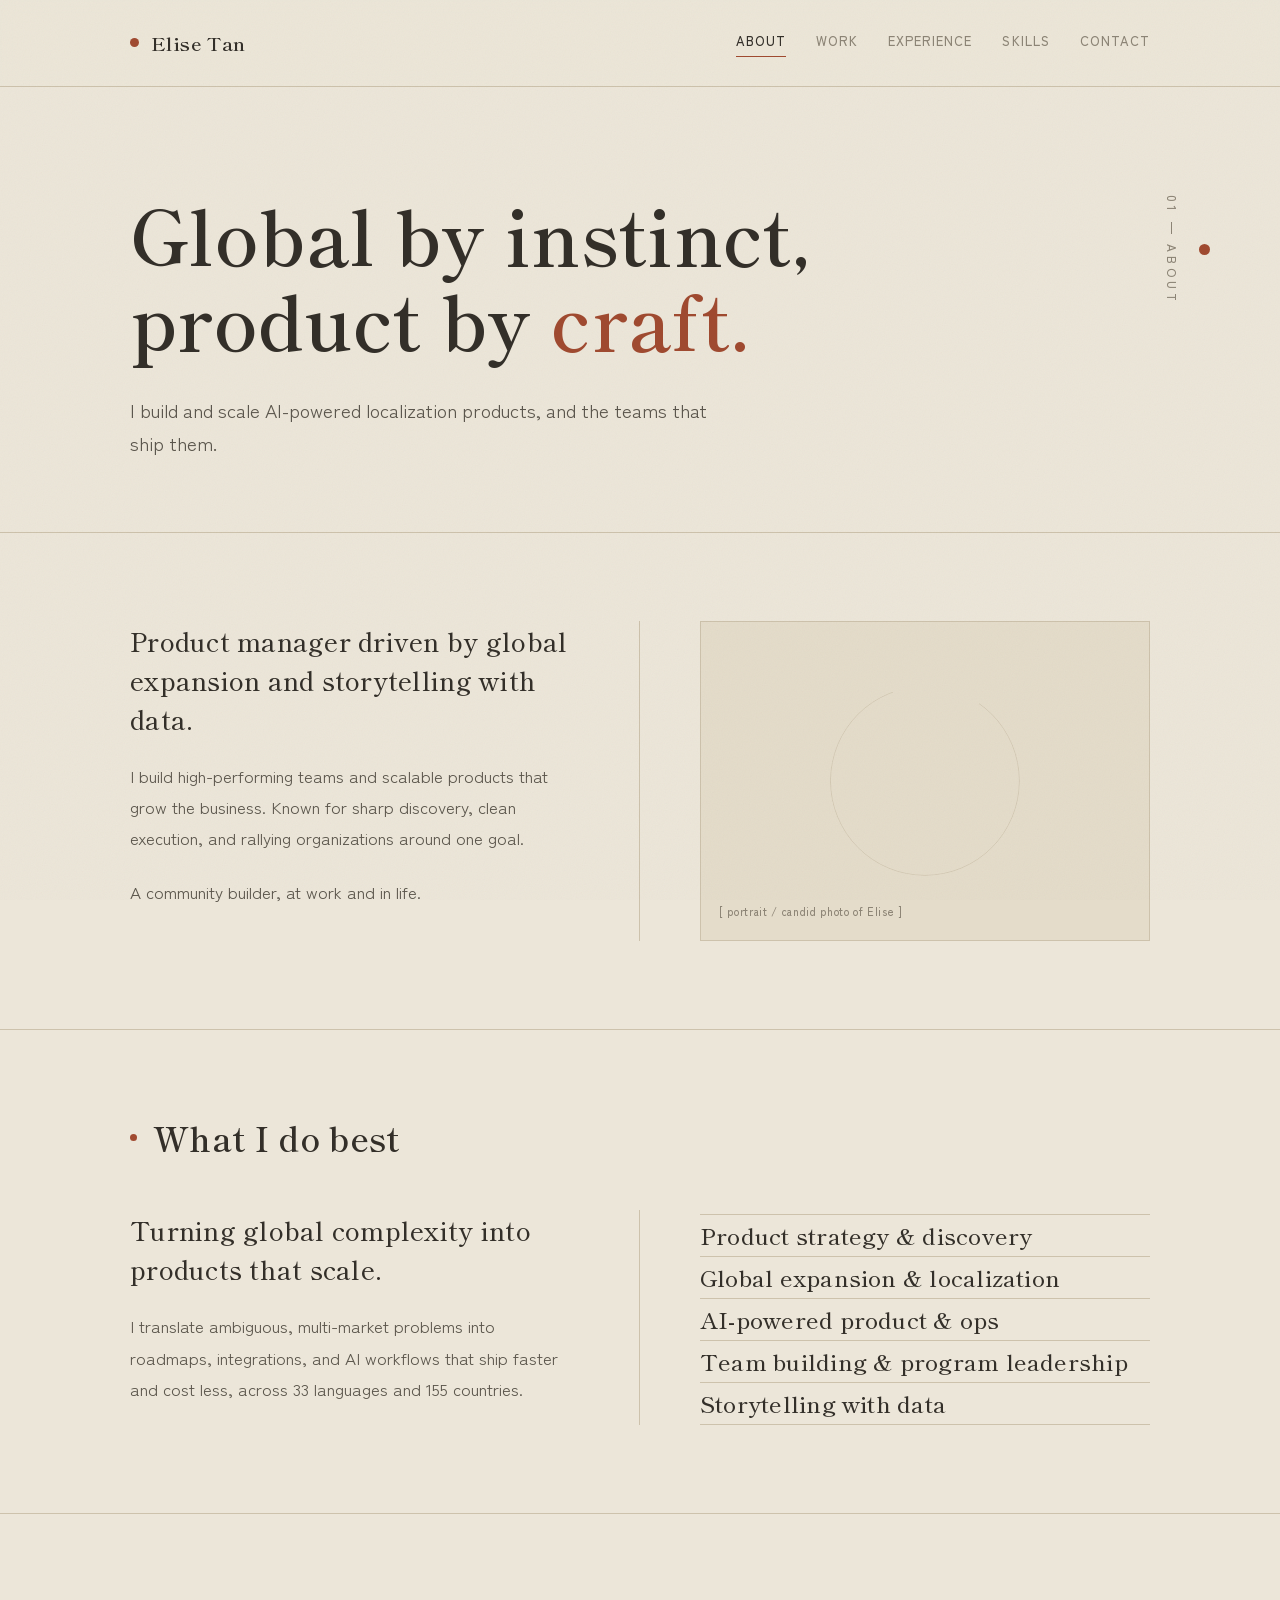
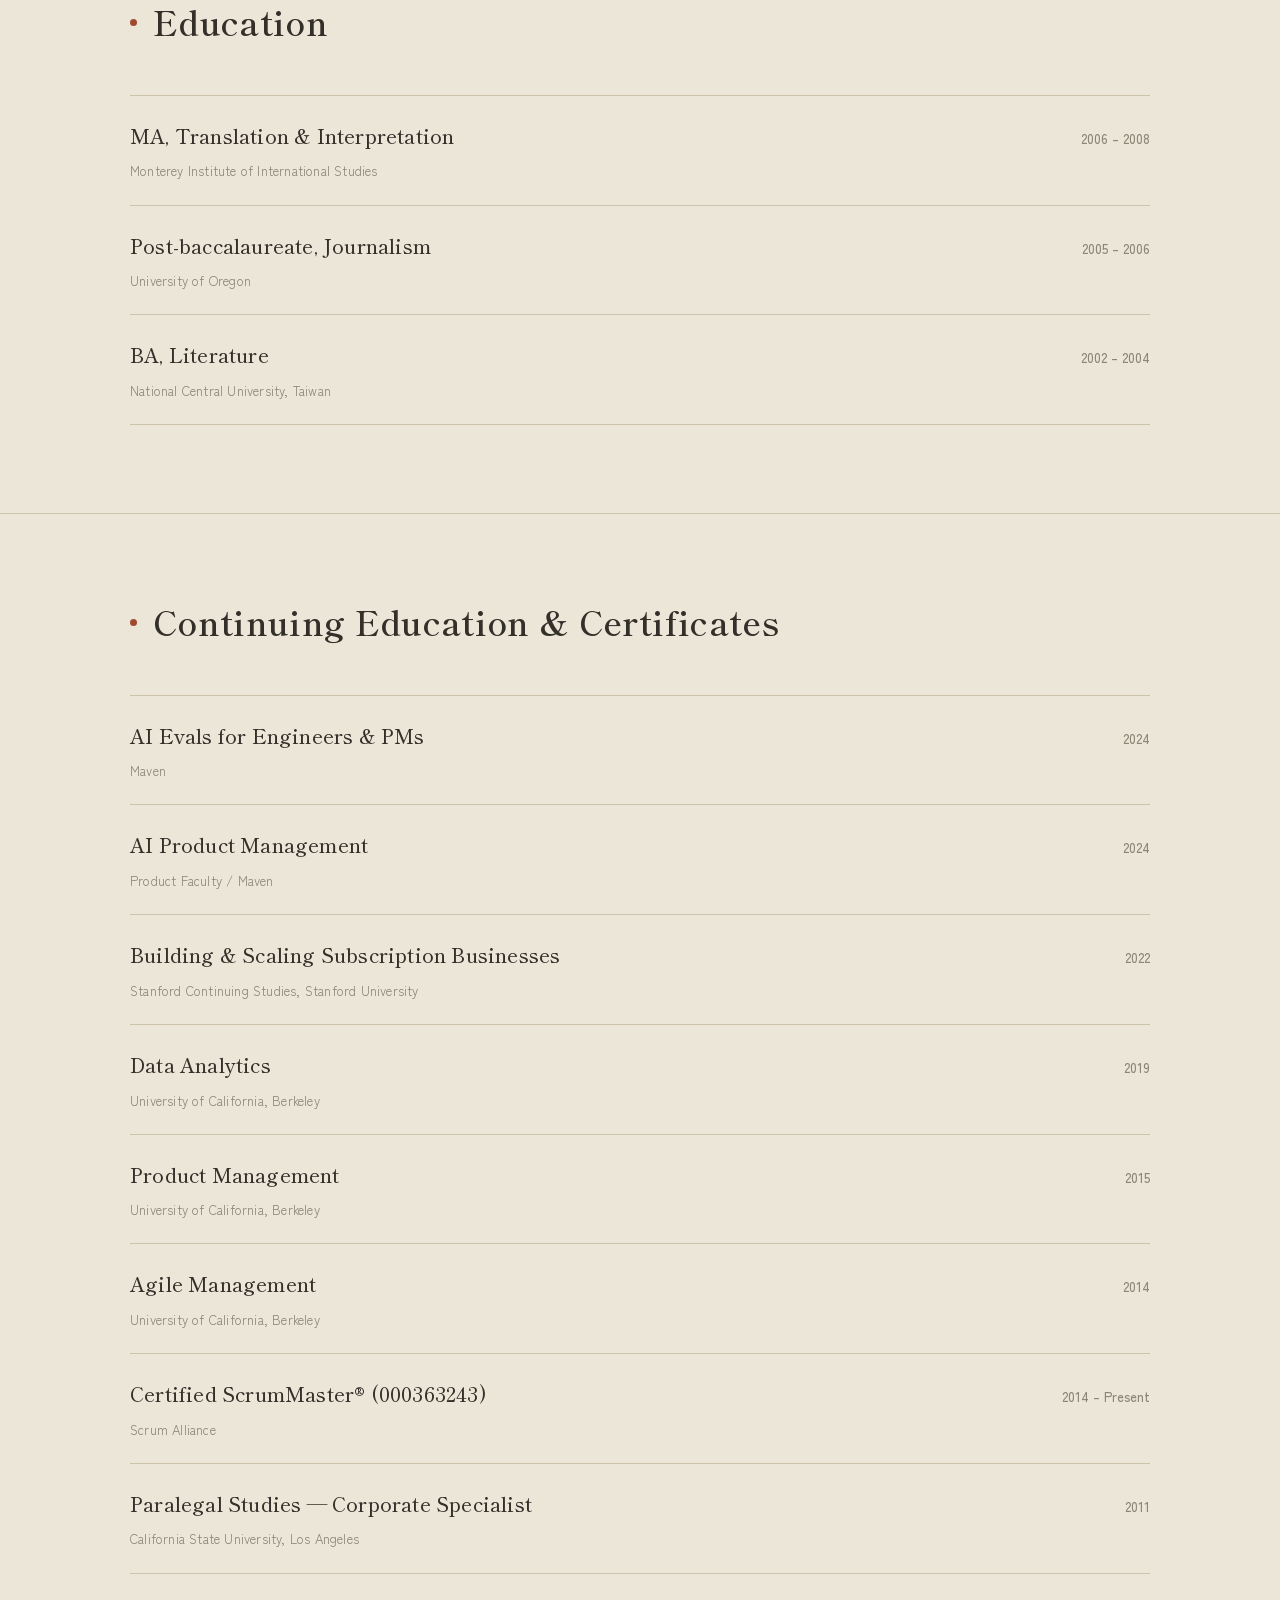
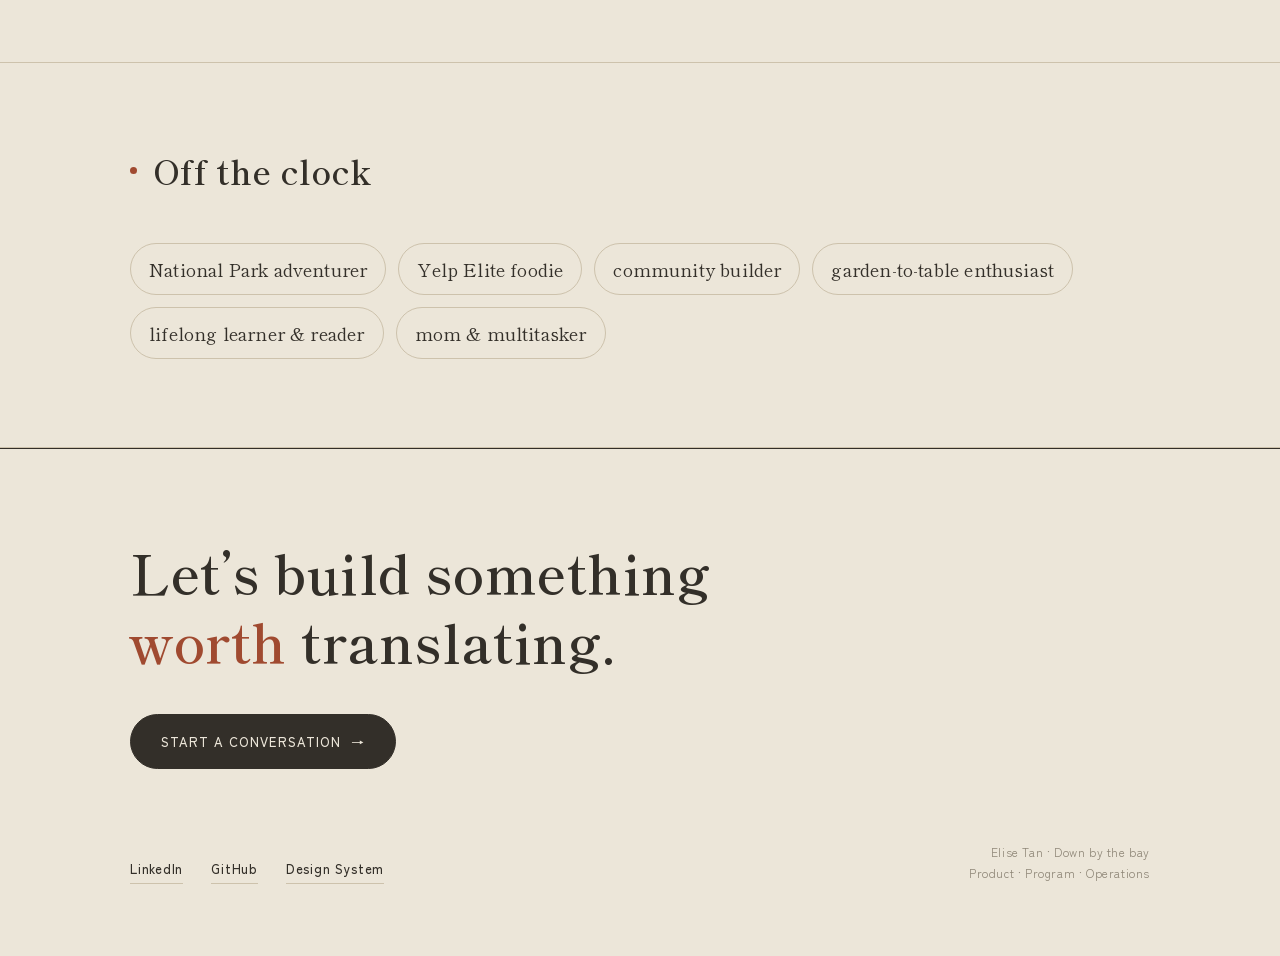
==== about.html @ db58aab1 "Initial Website" ====
<!DOCTYPE html>
<html lang="en">
<head>
<meta charset="UTF-8">
<meta name="viewport" content="width=device-width, initial-scale=1.0">
<title>About — Elise Tan</title>
<meta name="description" content="About Elise Tan — product leader, localization & global expansion, storytelling with data.">
<link rel="preconnect" href="https://fonts.googleapis.com">
<link rel="preconnect" href="https://fonts.gstatic.com" crossorigin>
<link href="https://fonts.googleapis.com/css2?family=Shippori+Mincho:wght@400;500;600;700;800&family=Zen+Kaku+Gothic+New:wght@400;500;700&display=swap" rel="stylesheet">
<link rel="stylesheet" href="assets/site.css">
</head>
<body data-screen-label="About">
  <header class="nav">
    <div class="nav-inner">
      <a class="mark" href="index.html"><span class="dot"></span>Elise Tan</a>
      <button class="nav-toggle" aria-expanded="false">Menu</button>
      <nav class="links">
        <a href="about.html" class="active">About</a>
        <a href="work.html">Work</a>
        <a href="experience.html">Experience</a>
        <a href="skills.html">Skills</a>
        <a href="contact.html">Contact</a>
      </nav>
    </div>
  </header>

  <main>
    <section class="page-head">
      <div class="wrap">
        <div class="kicker reveal"><span class="dot"></span><span class="label">01 — About</span></div>
        <h1 class="reveal" data-delay="60">Global by instinct,<br>product by <em>craft.</em></h1>
        <p class="lede reveal" data-delay="120">I build and scale AI-powered localization products, and the teams that ship them.</p>
      </div>
    </section>

    <!-- BIO -->
    <section class="block">
      <div class="wrap two-col">
        <div class="col divide reveal">
          <div class="prose">
            <p class="big">Product manager driven by global expansion and storytelling with data.</p>
            <p>I build high-performing teams and scalable products that grow the business. Known for sharp discovery, clean execution, and rallying organizations around one goal.</p>
            <p>A community builder, at work and in life.</p>
          </div>
        </div>
        <div class="col divide reveal" data-delay="100">
          <div class="ph tall" style="height:100%;min-height:320px;"><span class="cap">[ portrait / candid photo of Elise ]</span></div>
        </div>
      </div>
    </section>

    <!-- WHAT I DO -->
    <section class="block">
      <div class="wrap">
        <div class="sec-head reveal"><h2>What I do best</h2></div>
        <div class="two-col reveal">
          <div class="col divide">
            <div class="prose">
              <p class="big">Turning global complexity into products that scale.</p>
              <p>I translate ambiguous, multi-market problems into roadmaps, integrations, and AI workflows that ship faster and cost less, across 33 languages and 155 countries.</p>
            </div>
          </div>
          <div class="col divide">
            <ul class="toc" style="margin-top:4px;">
              <li><span class="nm">Product strategy &amp; discovery</span></li>
              <li><span class="nm">Global expansion &amp; localization</span></li>
              <li><span class="nm">AI-powered product &amp; ops</span></li>
              <li><span class="nm">Team building &amp; program leadership</span></li>
              <li><span class="nm">Storytelling with data</span></li>
            </ul>
          </div>
        </div>
      </div>
    </section>

    <!-- EDUCATION -->
    <section class="block">
      <div class="wrap">
        <div class="sec-head reveal"><h2>Education</h2></div>
        <ul class="list-rows reveal">
          <li><span class="d">MA, Translation &amp; Interpretation<span class="sub">Monterey Institute of International Studies</span></span><span class="yr">2006 – 2008</span></li>
          <li><span class="d">Post-baccalaureate, Journalism<span class="sub">University of Oregon</span></span><span class="yr">2005 – 2006</span></li>
          <li><span class="d">BA, Literature<span class="sub">National Central University, Taiwan</span></span><span class="yr">2002 – 2004</span></li>
        </ul>
      </div>
    </section>

    <!-- CONTINUING EDUCATION -->
    <section class="block">
      <div class="wrap">
        <div class="sec-head reveal"><h2>Continuing Education &amp; Certificates</h2></div>
        <ul class="list-rows reveal">
          <li><span class="d">AI Evals for Engineers &amp; PMs<span class="sub">Maven</span></span><span class="yr">2024</span></li>
          <li><span class="d">AI Product Management<span class="sub">Product Faculty / Maven</span></span><span class="yr">2024</span></li>
          <li><span class="d">Building &amp; Scaling Subscription Businesses<span class="sub">Stanford Continuing Studies, Stanford University</span></span><span class="yr">2022</span></li>
          <li><span class="d">Data Analytics<span class="sub">University of California, Berkeley</span></span><span class="yr">2019</span></li>
          <li><span class="d">Product Management<span class="sub">University of California, Berkeley</span></span><span class="yr">2015</span></li>
          <li><span class="d">Agile Management<span class="sub">University of California, Berkeley</span></span><span class="yr">2014</span></li>
          <li><span class="d">Certified ScrumMaster® (000363243)<span class="sub">Scrum Alliance</span></span><span class="yr">2014 – Present</span></li>
          <li><span class="d">Paralegal Studies — Corporate Specialist<span class="sub">California State University, Los Angeles</span></span><span class="yr">2011</span></li>
        </ul>
      </div>
    </section>

    <!-- FUN FACTS -->
    <section class="block">
      <div class="wrap">
        <div class="sec-head reveal"><h2>Off the clock</h2></div>
        <div class="facts reveal">
          <span>National Park adventurer</span>
          <span>Yelp Elite foodie</span>
          <span>community builder</span>
          <span>garden-to-table enthusiast</span>
          <span>lifelong learner &amp; reader</span>
          <span>mom &amp; multitasker</span>
        </div>
      </div>
    </section>
  </main>

  <footer class="site-footer">
    <div class="wrap">
      <div class="cta reveal">
        <h2>Let’s build something<br><em>worth</em> translating.</h2>
        <a class="btn solid" href="contact.html">Start a conversation <span class="arr">→</span></a>
      </div>
      <div class="ft-bottom">
        <div class="ft-links">
          <a href="https://www.linkedin.com/in/elisetan" target="_blank" rel="noopener">LinkedIn</a>
          <a href="https://github.com/etantechpm" target="_blank" rel="noopener">GitHub</a>
          <a href="design-system.html">Design System</a>
        </div>
        <div class="colophon">Elise Tan · Down by the bay<br>Product · Program · Operations</div>
      </div>
    </div>
  </footer>

  <script src="assets/site.js"></script>
</body>
</html>
---- assets/site.css ----
/* ============================================================
   Elise Tan — Portfolio
   侘寂 WABI-SABI — washi paper, sumi ink, one quiet seal accent
   ============================================================ */
:root{
  /* washi paper & sumi ink — warm, low-contrast, imperfect */
  --washi:#ece6d9;
  --washi-2:#e4dcca;
  --card:#f1ecdf;
  --sumi:#332f29;
  --sumi-soft:#5b564c;
  --muted:#8d8576;
  --line:#cdc2ac;            /* soft warm hairline */
  --seal:#a04a30;            /* muted persimmon — the hanko seal */
  --moss:#6f7256;            /* rare secondary */

  /* legacy hooks so older inline styles resolve quietly */
  --ink:#332f29;
  --ink-soft:#5b564c;
  --paper:#ece6d9;
  --paper-2:#e4dcca;
  --rule:#b6ab93;
  --accent:#a04a30;
  --accent-deep:#874027;
  --accent-tint:rgba(160,74,48,0.12);
  /* neutralise any leftover Memphis references → all become quiet seal/ink */
  --pink:#a04a30; --cyan:#6f7256; --yellow:#b89a5e; --blue:#5b564c;

  --mincho:'Shippori Mincho','Hiragino Mincho ProN',serif;
  --gothic:'Zen Kaku Gothic New','Hiragino Kaku Gothic ProN',system-ui,sans-serif;
  --display:var(--mincho);
  --sans:var(--gothic);
  --serif:var(--mincho);

  --maxw:1140px;
  --pad:60px;
}

*{box-sizing:border-box;margin:0;padding:0;}
html{scroll-behavior:smooth;}
body{
  background:var(--washi);
  color:var(--sumi);
  font-family:var(--gothic);
  -webkit-font-smoothing:antialiased;
  line-height:1.78;
  font-size:16.5px;
  font-weight:400;
}
/* faint paper grain — texture, not imagery */
body::after{
  content:"";position:fixed;inset:0;pointer-events:none;z-index:9990;
  opacity:.05;mix-blend-mode:multiply;
  background-image:url("data:image/svg+xml,%3Csvg xmlns='http://www.w3.org/2000/svg' width='180' height='180'%3E%3Cfilter id='n'%3E%3CfeTurbulence type='fractalNoise' baseFrequency='0.85' numOctaves='2' stitchTiles='stitch'/%3E%3C/filter%3E%3Crect width='100%25' height='100%25' filter='url(%23n)'/%3E%3C/svg%3E");
}
::selection{background:rgba(160,74,48,0.18);color:var(--seal);}
a{color:inherit;}
img{max-width:100%;display:block;}

.wrap{max-width:var(--maxw);margin:0 auto;padding:0 var(--pad);}

.label{font-family:var(--gothic);font-size:11px;letter-spacing:0.28em;text-transform:uppercase;color:var(--muted);font-weight:500;}
.serif-em,em{font-style:normal;color:var(--seal);}

h1,h2,h3,h4{font-family:var(--mincho);font-weight:600;letter-spacing:0.01em;line-height:1.2;}

/* ============================================================
   NAV — quiet hairline
   ============================================================ */
.nav{position:sticky;top:0;z-index:50;background:color-mix(in srgb,var(--washi) 90%,transparent);backdrop-filter:saturate(120%) blur(8px);border-bottom:1px solid var(--line);}
.nav-inner{display:flex;justify-content:space-between;align-items:center;max-width:var(--maxw);margin:0 auto;padding:26px var(--pad);}
.nav .mark{font-family:var(--mincho);font-weight:600;letter-spacing:0.02em;font-size:19px;text-decoration:none;color:var(--sumi);white-space:nowrap;display:flex;align-items:center;gap:12px;}
.nav .mark .dot{width:9px;height:9px;border-radius:50%;background:var(--seal);}
.nav .links{display:flex;gap:30px;align-items:baseline;}
.nav .links a{font-family:var(--gothic);font-size:13px;font-weight:500;letter-spacing:0.08em;text-transform:uppercase;color:var(--muted);text-decoration:none;padding-bottom:4px;border-bottom:1px solid transparent;transition:color .3s,border-color .3s;}
.nav .links a:hover{color:var(--sumi);}
.nav .links a.active{color:var(--sumi);border-color:var(--seal);}
.nav-toggle{display:none;background:none;border:0;cursor:pointer;font-family:var(--gothic);font-size:12px;letter-spacing:0.08em;text-transform:uppercase;color:var(--sumi);}

/* ============================================================
   PAGE HEADER — heading-first, generous ma, vertical label
   ============================================================ */
.page-head{position:relative;padding:104px 0 72px;border-bottom:1px solid var(--line);}
.page-head .wrap{display:flex;flex-direction:column;position:relative;}
.page-head h1{order:1;font-family:var(--mincho);font-size:clamp(42px,6.4vw,76px);line-height:1.12;font-weight:600;letter-spacing:0.005em;margin-bottom:32px;max-width:18ch;}
.page-head .lede{order:2;max-width:600px;font-size:19px;line-height:1.75;color:var(--sumi-soft);font-weight:400;}
.page-head .kicker{order:3;position:absolute;top:4px;right:0;display:flex;flex-direction:column;align-items:center;gap:16px;writing-mode:vertical-rl;text-orientation:mixed;}
.page-head .kicker .dot{width:11px;height:11px;border-radius:50%;background:var(--seal);}
.page-head .kicker .label{font-size:12px;letter-spacing:0.32em;color:var(--muted);}

/* ============================================================
   SECTION SCAFFOLD
   ============================================================ */
section.block{padding:88px 0;border-bottom:1px solid var(--line);}
.sec-head{display:flex;justify-content:space-between;align-items:baseline;margin-bottom:52px;gap:24px;flex-wrap:wrap;}
.sec-head h2{font-family:var(--mincho);font-size:clamp(24px,3.2vw,34px);font-weight:600;letter-spacing:0.01em;display:flex;align-items:baseline;gap:16px;}
.sec-head h2::before{content:"";align-self:center;width:7px;height:7px;border-radius:50%;background:var(--seal);flex:none;}
.sec-head .link{font-family:var(--gothic);font-size:12px;font-weight:500;letter-spacing:0.1em;text-transform:uppercase;color:var(--muted);text-decoration:none;border-bottom:1px solid var(--line);padding-bottom:3px;transition:color .3s,border-color .3s;}
.sec-head .link:hover{color:var(--seal);border-color:var(--seal);}

/* stats */
.stats{display:flex;gap:64px;flex-wrap:wrap;}
.stats .stat .n{font-family:var(--mincho);font-size:clamp(40px,5vw,56px);font-weight:500;letter-spacing:0.01em;line-height:1;}
.stats .stat .n em{color:var(--seal);}
.stats .stat .t{font-family:var(--gothic);font-size:12px;font-weight:500;letter-spacing:0.06em;color:var(--muted);margin-top:18px;max-width:16ch;padding-top:14px;border-top:1px solid var(--line);}

/* two-column */
.two-col{display:grid;grid-template-columns:1fr 1fr;gap:0;}
.two-col .col.divide:first-child{padding-right:var(--pad);border-right:1px solid var(--line);}
.two-col .col.divide:last-child{padding-left:var(--pad);}
.prose p{font-size:17px;line-height:1.85;color:var(--sumi-soft);font-weight:400;margin-bottom:22px;}
.prose p:last-child{margin-bottom:0;}
.prose .big{font-family:var(--mincho);font-size:26px;line-height:1.5;color:var(--sumi);font-weight:500;letter-spacing:0.01em;}

/* table-of-contents list */
.toc{list-style:none;}
.toc li{display:flex;justify-content:space-between;align-items:center;border-bottom:1px solid var(--line);}
.toc li:first-child{border-top:1px solid var(--line);}
.toc a{display:flex;flex:1;justify-content:space-between;align-items:baseline;text-decoration:none;color:var(--sumi);padding:22px 0;transition:padding-left .35s ease,color .3s;}
.toc a:hover{padding-left:16px;color:var(--seal);}
.toc .num{font-family:var(--gothic);font-size:12px;font-weight:500;letter-spacing:0.1em;color:var(--muted);width:42px;flex:none;}
.toc .nm{flex:1;font-family:var(--mincho);font-size:23px;font-weight:500;letter-spacing:0.01em;}
.toc .pg{font-family:var(--gothic);font-size:13px;color:var(--muted);}

/* ============================================================
   WORK / PROJECT PIECES
   ============================================================ */
.piece{display:grid;grid-template-columns:54px 1fr 360px;gap:48px;padding:56px 0;border-top:1px solid var(--line);align-items:start;}
.piece:last-child{border-bottom:1px solid var(--line);}
.piece .pn{font-family:var(--mincho);font-size:18px;color:var(--seal);padding-top:10px;}
.piece h3{font-family:var(--mincho);font-size:32px;font-weight:600;letter-spacing:0.01em;line-height:1.22;margin-bottom:20px;}
.piece h3 a{text-decoration:none;border-bottom:1px solid transparent;transition:border-color .3s,color .3s;padding-bottom:2px;}
.piece h3 a:hover{color:var(--seal);border-color:var(--seal);}
.piece .tags{display:flex;flex-wrap:wrap;gap:9px;margin-bottom:22px;}
.tag{font-family:var(--gothic);font-size:11px;font-weight:500;letter-spacing:0.06em;color:var(--muted);border:1px solid var(--line);border-radius:100px;padding:6px 13px;transition:color .3s,border-color .3s;}
.tag:hover{color:var(--seal);border-color:var(--seal);}
.piece p{font-size:16px;line-height:1.8;color:var(--sumi-soft);font-weight:400;margin-bottom:22px;}
.piece .more{font-family:var(--gothic);font-size:12px;font-weight:500;letter-spacing:0.1em;text-transform:uppercase;color:var(--seal);text-decoration:none;display:inline-flex;align-items:center;gap:9px;border-bottom:1px solid var(--line);padding-bottom:4px;transition:border-color .3s;}
.piece .more:hover{border-color:var(--seal);}
.piece .more .arr{transition:transform .3s;}
.piece .more:hover .arr{transform:translateX(5px);}

/* placeholder — quiet washi panel + faint circle */
.ph{position:relative;border:1px solid var(--line);background:var(--washi-2);display:flex;align-items:flex-end;padding:18px;overflow:hidden;}
.ph::before{content:"";position:absolute;top:50%;left:50%;transform:translate(-50%,-50%);width:42%;aspect-ratio:1;border:1.5px solid var(--line);border-radius:50%;-webkit-mask:conic-gradient(from 35deg,#000 0 305deg,transparent 305deg);mask:conic-gradient(from 35deg,#000 0 305deg,transparent 305deg);opacity:.7;}
.ph .cap{position:relative;z-index:1;font-family:var(--gothic);font-size:11px;font-weight:500;letter-spacing:0.06em;color:var(--muted);}
.ph.tall{height:320px;}
.ph.med{height:220px;}
.ph.wide{aspect-ratio:16/9;}

/* ============================================================
   EXPERIENCE TIMELINE
   ============================================================ */
.org{padding:56px 0;border-top:1px solid var(--line);display:grid;grid-template-columns:280px 1fr;gap:48px;}
.org:last-child{border-bottom:1px solid var(--line);}
.org .org-head .co{font-family:var(--mincho);font-size:30px;font-weight:600;letter-spacing:0.01em;line-height:1.2;}
.org .org-head .loc{font-family:var(--gothic);font-size:12px;font-weight:500;letter-spacing:0.06em;color:var(--muted);margin-top:14px;}
.org .roles{display:flex;flex-direction:column;gap:38px;}
.role .role-top{display:flex;justify-content:space-between;align-items:baseline;gap:20px;border-bottom:1px solid var(--line);padding-bottom:14px;margin-bottom:18px;}
.role .role-top .rt{font-family:var(--mincho);font-size:21px;font-weight:500;letter-spacing:0.01em;}
.role .role-top .rd{font-family:var(--gothic);font-size:12px;font-weight:500;color:var(--muted);white-space:nowrap;letter-spacing:0.04em;}
.role ul{list-style:none;display:flex;flex-direction:column;gap:13px;}
.role ul li{font-size:16px;line-height:1.7;color:var(--sumi-soft);font-weight:400;padding-left:26px;position:relative;}
.role ul li::before{content:"";position:absolute;left:2px;top:13px;width:6px;height:6px;border-radius:50%;background:var(--seal);opacity:.5;}
.role ul li b{font-weight:700;color:var(--sumi);font-variant-numeric:tabular-nums;}

/* ============================================================
   SKILLS
   ============================================================ */
.skill-group{padding:44px 0;border-top:1px solid var(--line);display:grid;grid-template-columns:280px 1fr;gap:48px;align-items:start;}
.skill-group:last-child{border-bottom:1px solid var(--line);}
.skill-group h3{font-family:var(--mincho);font-size:25px;font-weight:600;letter-spacing:0.01em;display:flex;align-items:baseline;gap:13px;}
.skill-group h3::before{content:"";align-self:center;width:7px;height:7px;border-radius:50%;background:var(--seal);flex:none;}
.skill-group h3 .meta{font-family:var(--gothic);font-size:12px;font-weight:500;letter-spacing:0.05em;color:var(--muted);display:block;margin-top:8px;}
.skill-chips{display:flex;flex-wrap:wrap;gap:11px;align-content:start;}
.skill-chips span{font-family:var(--gothic);font-size:13px;font-weight:500;color:var(--sumi-soft);border:1px solid var(--line);background:var(--card);padding:9px 16px;border-radius:100px;transition:color .3s,border-color .3s,background .3s;}
.skill-chips span:hover{color:var(--seal);border-color:var(--seal);background:var(--washi);}

/* education / cert lists */
.list-rows{list-style:none;}
.list-rows li{display:grid;grid-template-columns:1fr auto;gap:24px;padding:22px 0;border-top:1px solid var(--line);align-items:baseline;}
.list-rows li:last-child{border-bottom:1px solid var(--line);}
.list-rows .d{font-family:var(--mincho);font-size:20px;font-weight:500;letter-spacing:0.01em;}
.list-rows .d .sub{font-family:var(--gothic);font-size:13px;font-weight:400;color:var(--muted);display:block;margin-top:6px;}
.list-rows .yr{font-family:var(--gothic);font-size:13px;font-weight:500;color:var(--muted);white-space:nowrap;}

/* fun facts */
.facts{display:flex;flex-wrap:wrap;gap:12px;}
.facts span{font-family:var(--mincho);font-size:18px;font-weight:400;letter-spacing:0.01em;color:var(--sumi);border:1px solid var(--line);border-radius:100px;padding:9px 18px;}

/* ============================================================
   BUTTONS — quiet, generous
   ============================================================ */
.btn{font-family:var(--gothic);font-size:13px;font-weight:500;letter-spacing:0.08em;text-transform:uppercase;text-decoration:none;display:inline-flex;align-items:center;gap:10px;padding:15px 30px;border-radius:100px;border:1px solid var(--sumi);cursor:pointer;transition:background .35s,color .35s,border-color .35s;}
.btn.solid{background:var(--sumi);color:var(--washi);border-color:var(--sumi);}
.btn.solid:hover{background:var(--seal);border-color:var(--seal);}
.btn.ghost{background:transparent;color:var(--sumi);border-color:var(--line);}
.btn.ghost:hover{border-color:var(--sumi);}
.btn .arr{transition:transform .3s;}
.btn:hover .arr{transform:translateX(3px);}

/* ============================================================
   CONTACT
   ============================================================ */
.contact-grid{border-top:1px solid var(--line);}
.contact-row{display:grid;grid-template-columns:130px 1fr auto;gap:28px;align-items:center;padding:30px 0;border-bottom:1px solid var(--line);text-decoration:none;color:var(--sumi);transition:padding-left .35s ease;}
.contact-row:hover{padding-left:16px;}
.contact-row .k{font-family:var(--gothic);font-size:11px;font-weight:500;letter-spacing:0.2em;text-transform:uppercase;color:var(--muted);}
.contact-row .v{font-family:var(--mincho);font-size:26px;font-weight:500;letter-spacing:0.01em;}
.contact-row .arr{font-family:var(--gothic);font-size:18px;color:var(--muted);transition:color .3s,transform .3s;}
.contact-row:hover .arr{color:var(--seal);transform:translate(4px,-4px);}

/* ============================================================
   FOOTER
   ============================================================ */
.site-footer{border-top:1px solid var(--sumi);padding:88px 0 72px;}
.site-footer .cta h2{font-family:var(--mincho);font-size:clamp(34px,5vw,54px);font-weight:600;letter-spacing:0.01em;line-height:1.28;margin-bottom:38px;}
.site-footer .cta h2 em{color:var(--seal);}
.site-footer .ft-bottom{display:flex;justify-content:space-between;align-items:flex-end;margin-top:72px;gap:24px;flex-wrap:wrap;}
.site-footer .ft-links{display:flex;gap:28px;flex-wrap:wrap;}
.site-footer .ft-links a{font-family:var(--gothic);font-size:13px;font-weight:500;letter-spacing:0.06em;color:var(--sumi);text-decoration:none;border-bottom:1px solid var(--line);padding-bottom:3px;transition:border-color .3s;}
.site-footer .ft-links a:hover{border-color:var(--seal);}
.site-footer .colophon{font-family:var(--gothic);font-size:12px;font-weight:400;letter-spacing:0.05em;color:var(--muted);line-height:1.8;text-align:right;}

/* ============================================================
   HOME HERO
   ============================================================ */
.hero-section{position:relative;padding:108px 0 84px;border-bottom:1px solid var(--line);overflow:hidden;}
.hero-section::after{content:"";position:absolute;top:64px;right:-40px;width:300px;height:300px;border:2px solid var(--seal);border-radius:50%;opacity:.28;pointer-events:none;-webkit-mask:conic-gradient(from 30deg,#000 0 300deg,transparent 300deg);mask:conic-gradient(from 30deg,#000 0 300deg,transparent 300deg);}
.hero-section .wrap{position:relative;z-index:1;}
.hero-h1{font-family:var(--mincho);font-size:clamp(46px,7.4vw,92px);line-height:1.1;font-weight:600;letter-spacing:0.005em;margin-bottom:34px;max-width:15ch;}
.hero-lede{max-width:580px;font-size:20px;line-height:1.75;color:var(--sumi-soft);font-weight:400;margin-bottom:34px;}
.hero-tags{display:flex;gap:12px;flex-wrap:wrap;margin-bottom:44px;}
.hero-tags span{font-family:var(--gothic);font-size:12px;font-weight:500;letter-spacing:0.1em;text-transform:uppercase;color:var(--muted);padding:8px 18px;border:1px solid var(--line);border-radius:100px;}
.hero-cta{display:flex;gap:16px;flex-wrap:wrap;margin-bottom:72px;}

/* ============================================================
   SCROLL REVEAL — translate only, opacity always 1
   ============================================================ */
@media (prefers-reduced-motion: no-preference){
  .reveal{transform:translateY(16px);transition:transform .8s cubic-bezier(.2,.7,.2,1);}
  .reveal.in{transform:none;}
}

/* ============================================================
   RESPONSIVE
   ============================================================ */
@media (max-width:980px){
  .page-head .kicker{position:static;writing-mode:horizontal-tb;flex-direction:row;margin-top:36px;}
}
@media (max-width:880px){
  :root{--pad:26px;}
  .nav .links{display:none;}
  .nav-toggle{display:block;}
  .nav.open .links{display:flex;position:absolute;top:100%;left:0;right:0;flex-direction:column;gap:18px;background:var(--washi);border-bottom:1px solid var(--line);padding:26px var(--pad);}
  .two-col{grid-template-columns:1fr;}
  .two-col .col.divide:first-child{border-right:0;padding-right:0;border-bottom:1px solid var(--line);padding-bottom:44px;margin-bottom:44px;}
  .two-col .col.divide:last-child{padding-left:0;}
  .piece{grid-template-columns:1fr;gap:24px;}
  .org,.skill-group{grid-template-columns:1fr;gap:22px;}
  .contact-row{grid-template-columns:100px 1fr auto;}
  .site-footer .ft-bottom{flex-direction:column;align-items:flex-start;}
  .site-footer .colophon{text-align:left;}
}

/* ============================================================
   PRINT
   ============================================================ */
@media print{
  .nav,.site-footer,.no-print{display:none !important;}
  body{background:#fff;}
  body::after{display:none;}
  section.block,.org{page-break-inside:avoid;}
  .reveal{transform:none !important;}
}
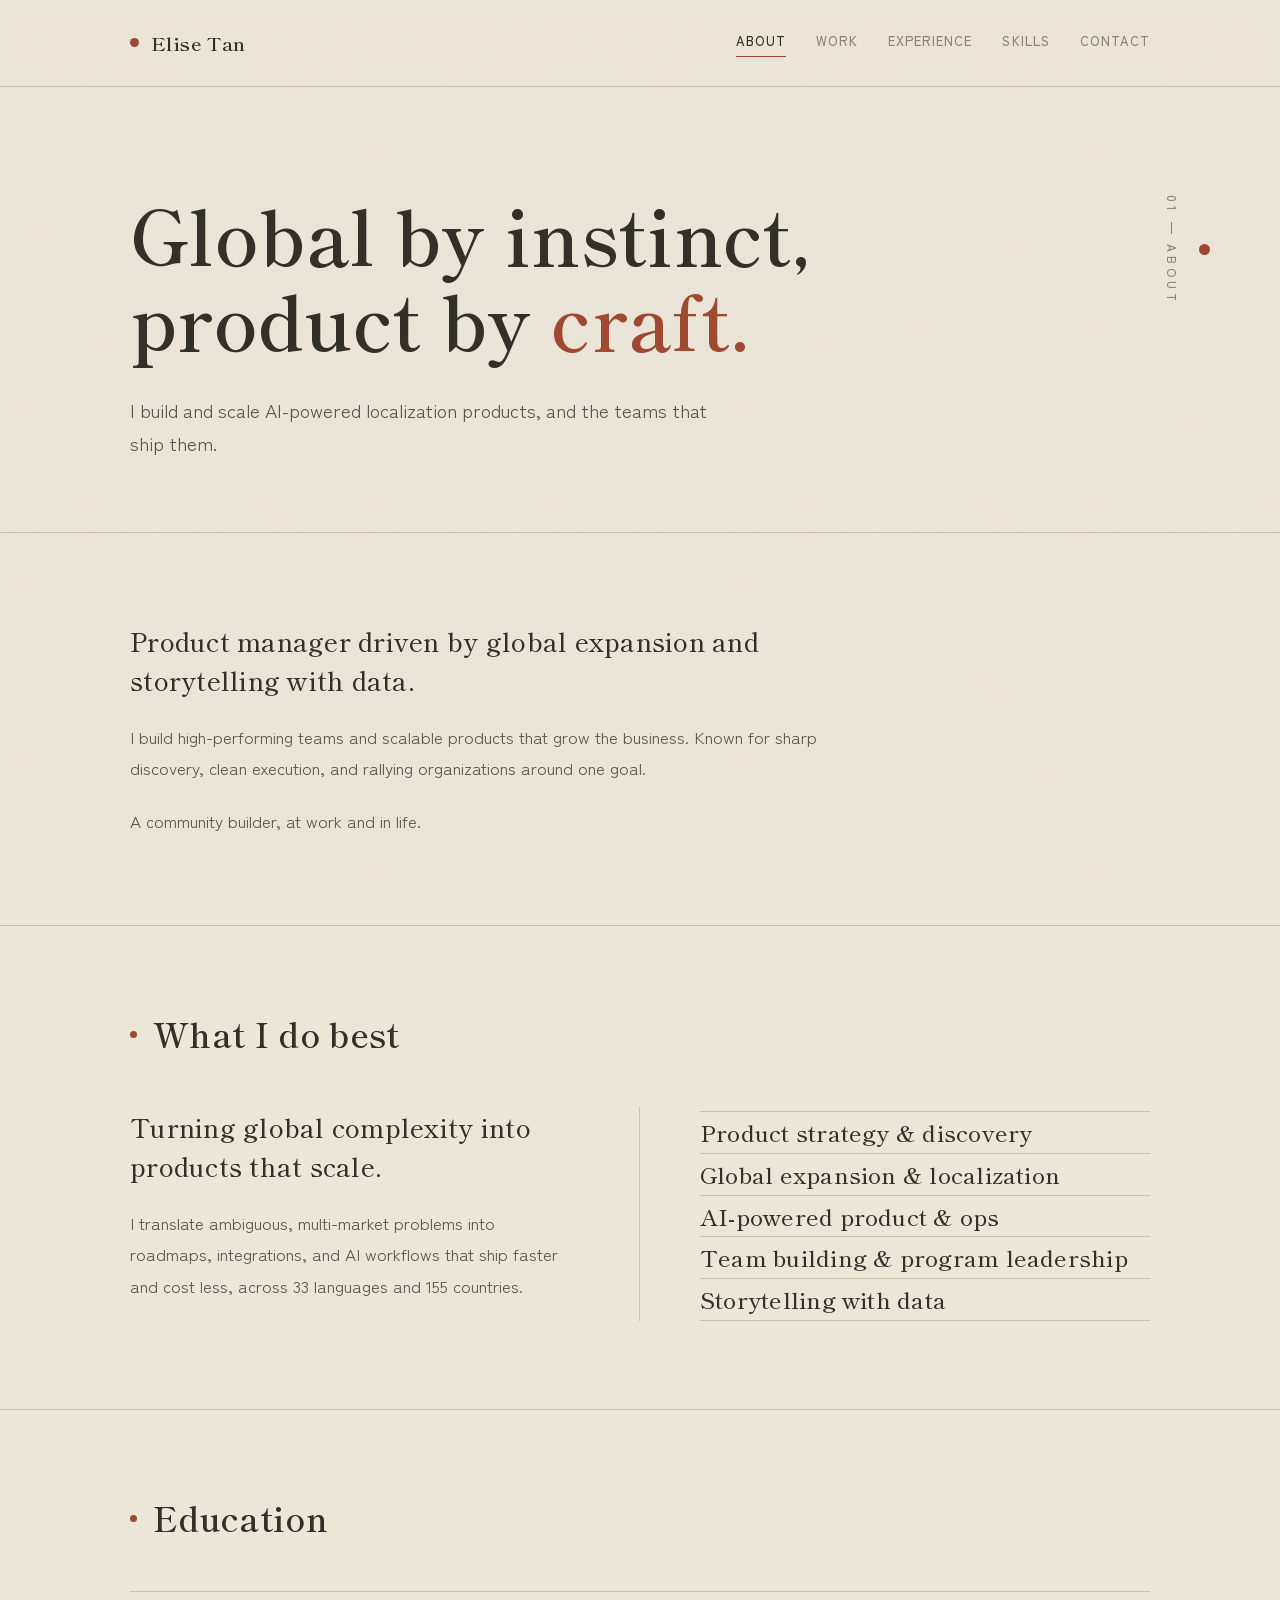
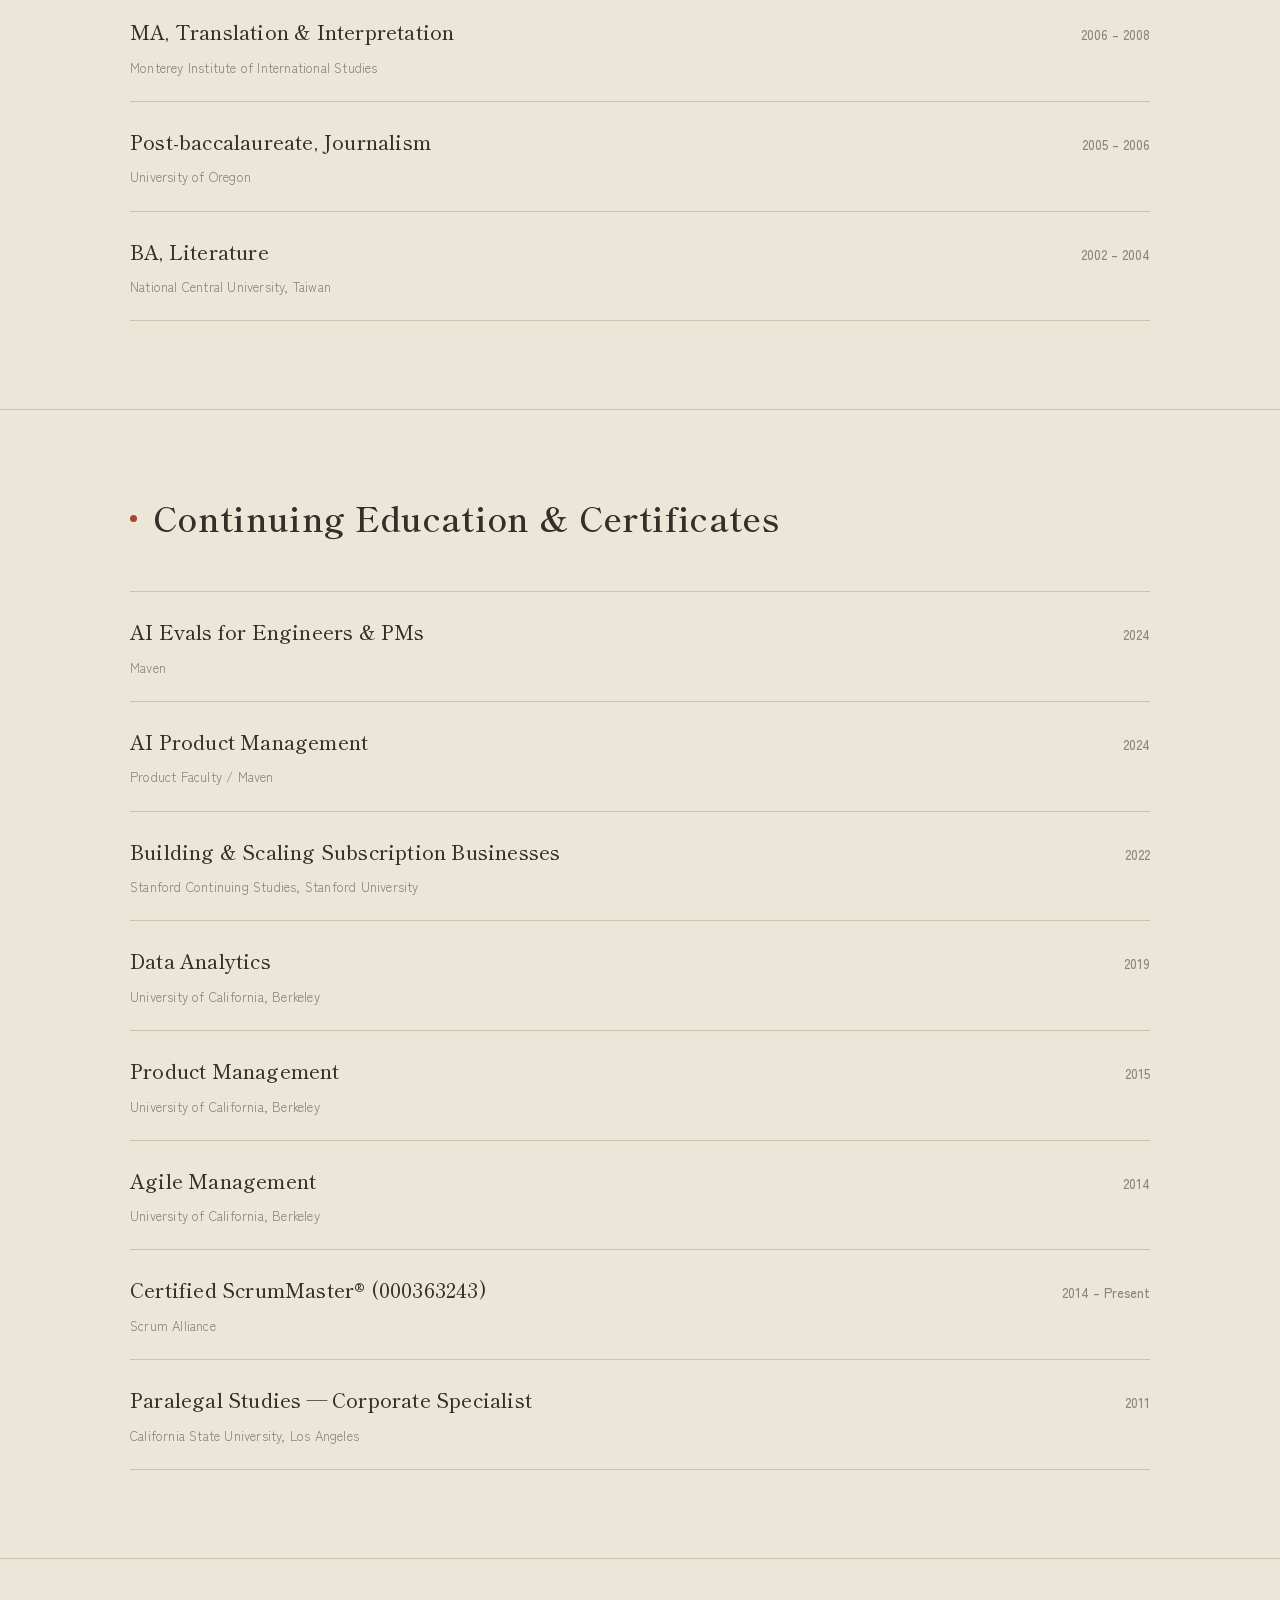
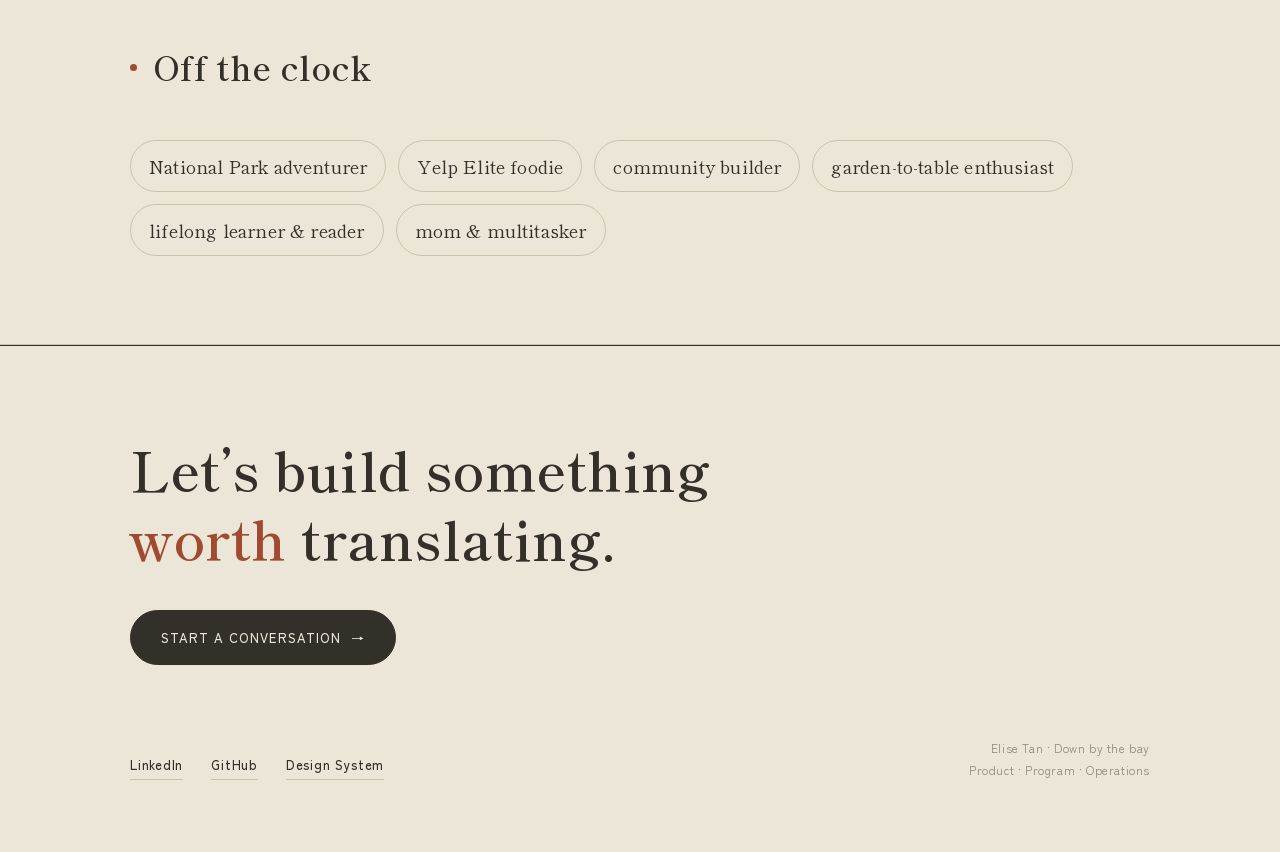
==== commit 7bf21944: "Third Iteration Design Change" ====
--- a/about.html
+++ b/about.html
@@ -36,16 +36,13 @@
 
     <!-- BIO -->
     <section class="block">
-      <div class="wrap two-col">
-        <div class="col divide reveal">
-          <div class="prose">
+      <div class="wrap">
+        <div class="reveal">
+          <div class="prose" style="max-width:760px;">
             <p class="big">Product manager driven by global expansion and storytelling with data.</p>
             <p>I build high-performing teams and scalable products that grow the business. Known for sharp discovery, clean execution, and rallying organizations around one goal.</p>
             <p>A community builder, at work and in life.</p>
           </div>
-        </div>
-        <div class="col divide reveal" data-delay="100">
-          <div class="ph tall" style="height:100%;min-height:320px;"><span class="cap">[ portrait / candid photo of Elise ]</span></div>
         </div>
       </div>
     </section>
